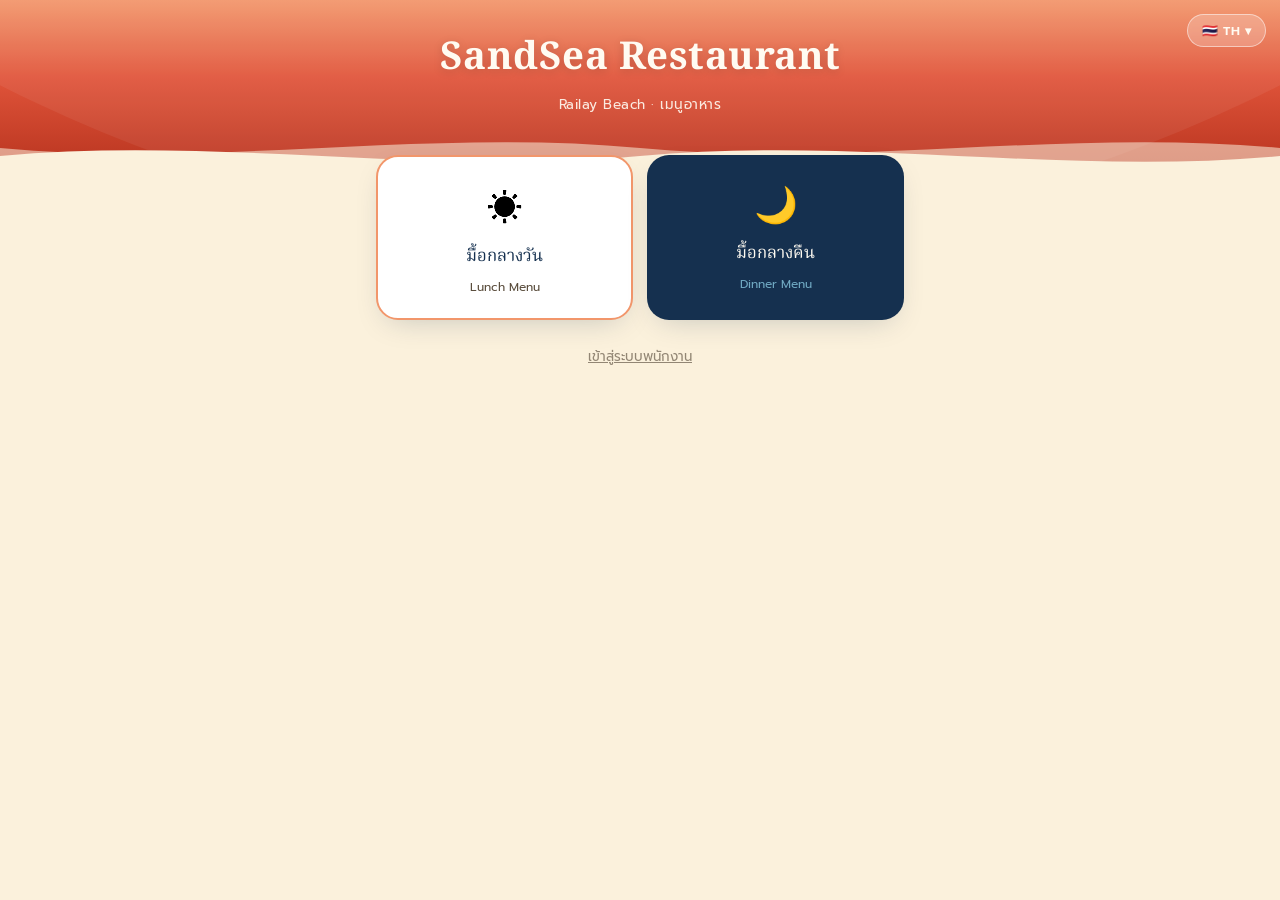
==== index.html @ 016e553d "Add files via upload" ====
<!DOCTYPE html>
<html lang="th">
<head>
<meta charset="UTF-8">
<meta name="viewport" content="width=device-width, initial-scale=1, maximum-scale=1, viewport-fit=cover">
<title>SandSea Restaurant — เมนูอาหาร</title>
<meta name="theme-color" content="#15304F">
<link rel="manifest" href="manifest.json">
<link rel="icon" href="icon-192.png">
<link rel="preconnect" href="https://fonts.googleapis.com">
<link href="https://fonts.googleapis.com/css2?family=Noto+Serif+Thai:wght@500;600;700&family=Prompt:wght@300;400;500;600&family=Noto+Sans+Thai:wght@400;500&family=Noto+Sans+SC:wght@400;500&display=swap" rel="stylesheet">
<link rel="stylesheet" href="style.css">
</head>
<body>
<div id="app">

  <!-- ===== SUNSET HEADER ===== -->
  <header class="sunset-band">
    <button class="lang-toggle" id="btn-lang-toggle" type="button">🇹🇭 TH ▾</button>
    <div class="brand-mark">
      <h1>SandSea Restaurant</h1>
      <div class="sub" id="header-sub" data-i18n="headerSub">Railay Beach · เมนูอาหาร</div>
    </div>
    <div class="wave-divider">
      <svg viewBox="0 0 600 48" preserveAspectRatio="none">
        <path d="M0,24 C100,44 200,4 300,24 C400,44 500,4 600,24 L600,48 L0,48 Z" fill="#FBF1DC" opacity="0.55"/>
        <path d="M0,32 C100,12 200,52 300,32 C400,12 500,52 600,32 L600,48 L0,48 Z" fill="#FBF1DC"/>
      </svg>
    </div>
  </header>

  <!-- ===== HOME: PERIOD CHOICE ===== -->
  <main id="screen-home" class="screen">
    <div class="choice-grid">
      <button class="choice-card lunch" data-period="lunch">
        <div class="icon">☀️</div>
        <div class="label" data-i18n="lunch">มื้อกลางวัน</div>
        <div class="time" data-i18n="lunchSub">Lunch Menu</div>
      </button>
      <button class="choice-card dinner" data-period="dinner">
        <div class="icon">🌙</div>
        <div class="label" data-i18n="dinner">มื้อกลางคืน</div>
        <div class="time" data-i18n="dinnerSub">Dinner Menu</div>
      </button>
    </div>
    <div class="staff-link">
      <button id="btn-staff-login" data-i18n="staffLogin">เข้าสู่ระบบพนักงาน</button>
    </div>
  </main>

  <!-- ===== MENU SCREEN ===== -->
  <main id="screen-menu" class="screen hidden">
    <div class="topbar">
      <button class="back-btn" id="btn-back-home">‹</button>
      <span class="crumb" id="menu-crumb">มื้อกลางวัน</span>
    </div>
    <div class="chip-row" id="category-chips"></div>
    <div class="menu-grid" id="menu-grid"></div>
  </main>

  <!-- ===== LIGHTBOX ===== -->
  <div class="lightbox" id="lightbox">
    <button class="close-btn" id="lightbox-close">✕</button>
    <img id="lightbox-img" src="" alt="">
    <div class="hint" data-i18n="zoomHint">ลากนิ้วเพื่อซูม / แตะนอกรูปเพื่อปิด</div>
  </div>

  <!-- ===== STAFF LOGIN ===== -->
  <main id="screen-login" class="screen hidden">
    <div class="login-box">
      <h2>เข้าสู่ระบบพนักงาน</h2>
      <p>SandSea Restaurant Staff Only</p>
      <div class="field">
        <label>รหัสผ่าน</label>
        <input type="password" id="admin-password" placeholder="••••••••">
      </div>
      <button class="btn block" id="btn-do-login">เข้าสู่ระบบ</button>
      <div style="margin-top:14px;">
        <button class="btn ghost" id="btn-cancel-login">← กลับ</button>
      </div>
    </div>
  </main>

  <!-- ===== ADMIN PANEL ===== -->
  <div id="screen-admin" class="hidden">
    <div class="admin-header">
      <h2>จัดการเมนู — SandSea</h2>
      <button class="btn secondary" id="btn-logout">ออกจากระบบ</button>
    </div>
    <div class="admin-tabs">
      <button class="tab-btn active" data-tab="list">รายการเมนู</button>
      <button class="tab-btn" data-tab="form">เพิ่ม/แก้ไข</button>
      <button class="tab-btn" data-tab="categories">หมวดหมู่</button>
    </div>
    <div class="admin-body">

      <!-- LIST -->
      <div id="tab-list" class="tab-pane">
        <div class="chip-row" id="admin-period-filter">
          <button class="chip active" data-period="all">ทั้งหมด</button>
          <button class="chip" data-period="lunch">กลางวัน</button>
          <button class="chip" data-period="dinner">กลางคืน</button>
        </div>
        <div class="card"><div id="admin-list"></div></div>
      </div>

      <!-- FORM -->
      <div id="tab-form" class="tab-pane hidden">
        <div class="card">
          <h3 id="form-title" style="font-family:var(--font-display);color:var(--sea-navy);margin-bottom:14px;">เพิ่มเมนูใหม่</h3>
          <input type="hidden" id="item-id">

          <!-- Image -->
          <div class="image-preview" id="image-preview">
            <img id="image-preview-img" src="" alt="" style="display:none;">
          </div>
          <div class="image-drop" id="image-drop">
            📷 แตะเพื่อเลือกรูป (ครอป 4:3 และบีบอัดอัตโนมัติ)
            <input type="file" id="image-input" accept="image/*" class="hidden">
          </div>

          <!-- Name — 4 languages -->
          <div class="lang-section-label">ชื่อเมนู</div>
          <div class="form-grid">
            <div class="field">
              <label>🇹🇭 ไทย *</label>
              <input type="text" id="item-name" placeholder="เช่น ผัดไทยกุ้งสด">
            </div>
            <div class="field">
              <label>🇬🇧 English</label>
              <input type="text" id="item-name-en" placeholder="e.g. Pad Thai with Prawns">
            </div>
            <div class="field">
              <label>🇨🇳 中文</label>
              <input type="text" id="item-name-zh" placeholder="例如：泰式炒河粉">
            </div>
            <div class="field">
              <label>🇷🇺 Русский</label>
              <input type="text" id="item-name-ru" placeholder="напр. Пад Тай с креветками">
            </div>
          </div>

          <!-- Price / Category / Period -->
          <div class="form-grid">
            <div class="field">
              <label>ราคา (บาท) *</label>
              <input type="number" id="item-price" placeholder="180" inputmode="decimal">
            </div>
            <div class="field">
              <label>หมวดหมู่ *</label>
              <select id="item-category">
                <option value="">— เลือกหมวดหมู่ —</option>
              </select>
            </div>
            <div class="field">
              <label>ช่วงเวลาขาย *</label>
              <select id="item-period">
                <option value="lunch">กลางวัน</option>
                <option value="dinner">กลางคืน</option>
                <option value="both">ทั้งสองช่วง</option>
              </select>
            </div>
          </div>

          <!-- Description — 4 languages -->
          <div class="lang-section-label">รายละเอียด / Description</div>
          <div class="form-grid">
            <div class="field">
              <label>🇹🇭 ไทย</label>
              <textarea id="item-desc" placeholder="ส่วนผสม / จุดเด่น"></textarea>
            </div>
            <div class="field">
              <label>🇬🇧 English</label>
              <textarea id="item-desc-en" placeholder="Ingredients / highlights"></textarea>
            </div>
            <div class="field">
              <label>🇨🇳 中文</label>
              <textarea id="item-desc-zh" placeholder="食材 / 特色"></textarea>
            </div>
            <div class="field">
              <label>🇷🇺 Русский</label>
              <textarea id="item-desc-ru" placeholder="Ингредиенты / особенности"></textarea>
            </div>
          </div>

          <div style="display:flex;gap:10px;margin-top:10px;">
            <button class="btn block" id="btn-save-item">บันทึกเมนู</button>
            <button class="btn secondary" id="btn-reset-form">ล้างฟอร์ม</button>
          </div>
        </div>
      </div>

      <!-- CATEGORIES -->
      <div id="tab-categories" class="tab-pane hidden">
        <div class="card">
          <h3 style="font-family:var(--font-display);color:var(--sea-navy);margin-bottom:10px;">หมวดหมู่เมนู</h3>
          <div class="category-tag-list" id="category-tag-list"></div>
          <div class="lang-section-label" style="margin-top:14px;">เพิ่มหมวดหมู่ใหม่</div>
          <div class="form-grid">
            <div class="field">
              <label>🇹🇭 ไทย *</label>
              <input type="text" id="new-cat-th" placeholder="เช่น ของหวาน">
            </div>
            <div class="field">
              <label>🇬🇧 English</label>
              <input type="text" id="new-cat-en" placeholder="e.g. Desserts">
            </div>
            <div class="field">
              <label>🇨🇳 中文</label>
              <input type="text" id="new-cat-zh" placeholder="例如：甜点">
            </div>
            <div class="field">
              <label>🇷🇺 Русский</label>
              <input type="text" id="new-cat-ru" placeholder="напр. Десерты">
            </div>
          </div>
          <button class="btn" id="btn-add-category" style="margin-top:6px;">เพิ่มหมวดหมู่</button>
        </div>
      </div>

    </div>
  </div>

  <!-- ===== LOADING + TOAST ===== -->
  <div class="loading-overlay hidden" id="loading-overlay">
    <div class="spinner"></div>
    <div id="loading-text" style="color:var(--ink-soft);font-size:.85rem;">กำลังโหลด...</div>
  </div>
  <div class="toast" id="toast"></div>

</div>
<script src="app.js"></script>
</body>
</html>
---- style.css ----
/* ===========================================================
   SandSea Restaurant — Design Tokens
   Palette derived from logo (coral-red sun arc + navy waves)
   blended with a Railay Beach sunset-over-sea mood.
=========================================================== */
:root{
  --sand-pale:   #FBF1DC;
  --sand:        #F2DFB4;
  --sand-deep:   #DEC58A;
  --sunset:      #E0543A;
  --sunset-deep: #B8341F;
  --sunset-glow: #F2966B;
  --sea-navy:    #15304F;
  --sea-blue:    #2C6E92;
  --sea-light:   #6FA8C2;
  --cream:       #FFFBF2;
  --ink:         #2A2117;
  --ink-soft:    #5B4E3E;
  --gold:        #C99A3B;
  --white:       #ffffff;

  --radius-lg: 22px;
  --radius-md: 14px;
  --radius-sm: 8px;
  --shadow-soft: 0 10px 30px -12px rgba(21,48,79,.25);
  --shadow-pop:  0 18px 40px -14px rgba(184,52,31,.35);

  --font-display: 'Noto Serif Thai', 'Playfair Display', 'Noto Sans SC', serif;
  --font-body: 'Prompt', 'Noto Sans Thai', 'Noto Sans SC', 'Noto Sans', sans-serif;
}

*{box-sizing:border-box; margin:0; padding:0;}
html{scroll-behavior:smooth;}
body{
  font-family: var(--font-body);
  background: var(--sand-pale);
  color: var(--ink);
  min-height:100vh;
  -webkit-font-smoothing:antialiased;
  overflow-x:hidden;
}
button{font-family:inherit; cursor:pointer; border:none; background:none;}
img{display:block; max-width:100%;}
a{color:inherit; text-decoration:none;}
:focus-visible{outline:3px solid var(--gold); outline-offset:2px;}

#app{min-height:100vh; display:flex; flex-direction:column;}

/* ---------- Sunset header band (signature element) ---------- */
.sunset-band{
  position:relative;
  background: linear-gradient(180deg, var(--sunset-glow) 0%, var(--sunset) 45%, var(--sunset-deep) 100%);
  padding: 28px 18px 56px;
  overflow:hidden;
  text-align:center;
  color:var(--cream);
}
.sunset-band::before{
  content:"";
  position:absolute; left:50%; bottom:-40%;
  width:220%; aspect-ratio:1/1;
  background: var(--cream);
  opacity:.06;
  border-radius:50%;
  transform:translateX(-50%);
}
.sunset-band .brand-mark{
  position:relative; z-index:2;
}
.sunset-band h1{
  font-family:var(--font-display);
  font-size:clamp(1.6rem, 6vw, 2.4rem);
  letter-spacing:.5px;
  text-shadow:0 2px 10px rgba(0,0,0,.15);
}
.sunset-band .sub{
  font-size:.85rem;
  opacity:.9;
  margin-top:4px;
  letter-spacing:.5px;
}
.wave-divider{
  position:absolute; left:0; right:0; bottom:-1px;
  line-height:0;
}
.wave-divider svg{display:block; width:100%; height:48px;}
.lang-toggle{
  position:absolute; top:14px; right:14px; z-index:4;
  background:rgba(255,255,255,.22); color:var(--cream);
  border:1.5px solid rgba(255,255,255,.5);
  padding:6px 14px; border-radius:999px; font-size:.78rem; font-weight:600;
  letter-spacing:.5px; backdrop-filter:blur(2px);
  display:flex; align-items:center; gap:6px;
}
.lang-toggle #lang-flag{font-size:1rem; line-height:1;}
.lang-toggle:active{transform:scale(.95);}

/* ---------- generic page container ---------- */
.screen{
  flex:1;
  width:100%;
  max-width:560px;
  margin:0 auto;
  padding: 18px 16px 90px;
  animation: fadeIn .35s ease;
}
@keyframes fadeIn{from{opacity:0; transform:translateY(6px);} to{opacity:1; transform:none;}}

.section-title{
  font-family:var(--font-display);
  color:var(--sea-navy);
  font-size:1.15rem;
  margin: 18px 4px 10px;
}

/* ---------- big choice cards (lunch/dinner) ---------- */
.choice-grid{
  display:grid;
  grid-template-columns: 1fr 1fr;
  gap:14px;
  margin-top: -34px;
  position:relative;
  z-index:3;
}
.choice-card{
  background:var(--white);
  border-radius:var(--radius-lg);
  padding:22px 12px;
  text-align:center;
  box-shadow:var(--shadow-soft);
  display:flex; flex-direction:column; align-items:center; gap:8px;
  border: 2px solid transparent;
  transition: transform .15s ease, border-color .15s ease;
}
.choice-card:active{transform:scale(.97);}
.choice-card .icon{font-size:2.2rem;}
.choice-card .label{font-family:var(--font-display); font-size:1.05rem; color:var(--sea-navy);}
.choice-card .time{font-size:.75rem; color:var(--ink-soft);}
.choice-card.lunch{border-color: var(--sunset-glow);}
.choice-card.dinner{background:var(--sea-navy); }
.choice-card.dinner .label{color:var(--cream);}
.choice-card.dinner .time{color:var(--sea-light);}

/* ---------- category chips ---------- */
.chip-row{
  display:flex; gap:8px; overflow-x:auto; padding: 4px 2px 14px;
  -webkit-overflow-scrolling:touch;
}
.chip-row::-webkit-scrollbar{display:none;}
.chip{
  flex:0 0 auto;
  background:var(--white);
  border:1.5px solid var(--sand-deep);
  color:var(--ink-soft);
  padding:8px 16px;
  border-radius:999px;
  font-size:.85rem;
  white-space:nowrap;
  transition:.15s;
}
.chip.active{
  background:var(--sunset);
  border-color:var(--sunset);
  color:var(--white);
  font-weight:600;
}

/* ---------- menu cards ---------- */
.menu-grid{
  display:flex; flex-direction:column; gap:16px;
}
.menu-card{
  background:var(--white);
  border-radius:var(--radius-lg);
  overflow:hidden;
  box-shadow:var(--shadow-soft);
  display:flex; flex-direction:column;
}
.menu-card .img-wrap{
  position:relative;
  width:100%;
  aspect-ratio: 4/3;
  background: var(--sand);
  overflow:hidden;
}
.menu-card .img-wrap img{width:100%; height:100%; object-fit:cover;}
.menu-card .zoom-hint{
  position:absolute; right:8px; bottom:8px;
  background:rgba(21,48,79,.6); color:var(--cream);
  font-size:.7rem; padding:4px 8px; border-radius:999px;
  backdrop-filter:blur(2px);
}
.menu-card .body{padding:14px 16px 16px;}
.menu-card .row1{display:flex; justify-content:space-between; align-items:baseline; gap:10px;}
.menu-card .name{font-family:var(--font-display); font-size:1.05rem; color:var(--sea-navy);}
.menu-card .price{font-weight:700; color:var(--sunset-deep); white-space:nowrap;}
.menu-card .desc{font-size:.82rem; color:var(--ink-soft); margin-top:6px; line-height:1.5;}

.empty-state{
  text-align:center; padding:50px 20px; color:var(--ink-soft);
}
.empty-state .icon{font-size:2.4rem; margin-bottom:8px;}

/* ---------- lightbox ---------- */
.lightbox{
  position:fixed; inset:0; background:rgba(21,20,16,.92);
  display:none; align-items:center; justify-content:center;
  z-index:200; touch-action:none;
}
.lightbox.open{display:flex;}
.lightbox img{
  max-width:92vw; max-height:80vh; border-radius:8px;
  transition: transform .15s ease;
  touch-action:none;
}
.lightbox .close-btn{
  position:absolute; top:18px; right:18px;
  width:40px; height:40px; border-radius:50%;
  background:rgba(255,255,255,.15); color:var(--white);
  font-size:1.2rem; display:flex; align-items:center; justify-content:center;
}
.lightbox .hint{
  position:absolute; bottom:24px; color:rgba(255,255,255,.6); font-size:.75rem;
}

/* ---------- back / top bar ---------- */
.topbar{
  display:flex; align-items:center; gap:10px;
  padding:14px 16px 0;
  max-width:560px; margin:0 auto; width:100%;
}
.back-btn{
  width:34px; height:34px; border-radius:50%;
  background:var(--white); box-shadow:var(--shadow-soft);
  display:flex; align-items:center; justify-content:center;
  color:var(--sea-navy); font-size:1.1rem;
}
.topbar .crumb{font-size:.85rem; color:var(--ink-soft);}

/* ---------- footer / staff login link ---------- */
.staff-link{
  text-align:center; padding: 26px 0 10px;
  font-size:.72rem; color:var(--ink-soft); opacity:.65;
}
.staff-link button{text-decoration:underline; color:inherit;}

/* ---------- admin login ---------- */
.login-box{
  max-width:360px; margin: 60px auto; background:var(--white);
  border-radius:var(--radius-lg); padding:28px 24px; box-shadow:var(--shadow-soft);
  text-align:center;
}
.login-box h2{font-family:var(--font-display); color:var(--sea-navy); margin-bottom:6px;}
.login-box p{font-size:.82rem; color:var(--ink-soft); margin-bottom:18px;}
.field{margin-bottom:14px; text-align:left;}
.field label{font-size:.78rem; color:var(--ink-soft); display:block; margin-bottom:4px;}
.field input, .field select, .field textarea{
  width:100%; padding:10px 12px; border-radius:var(--radius-sm);
  border:1.5px solid var(--sand-deep); font-family:inherit; font-size:.92rem;
  background:var(--sand-pale);
}
.field textarea{resize:vertical; min-height:70px;}
.btn{
  display:inline-flex; align-items:center; justify-content:center; gap:6px;
  padding:11px 20px; border-radius:999px; font-weight:600; font-size:.9rem;
  background:var(--sunset); color:var(--white); box-shadow:var(--shadow-pop);
  transition:transform .12s;
}
.btn:active{transform:scale(.97);}
.btn.secondary{background:var(--white); color:var(--sea-navy); border:1.5px solid var(--sand-deep); box-shadow:none;}
.btn.block{width:100%;}
.btn.danger{background:#a83232;}
.btn.ghost{background:transparent; color:var(--sea-navy); text-decoration:underline; box-shadow:none; padding:6px;}

/* ---------- admin shell ---------- */
.admin-header{
  background:var(--sea-navy); color:var(--cream);
  padding:16px; display:flex; justify-content:space-between; align-items:center;
}
.admin-header h2{font-family:var(--font-display); font-size:1.1rem;}
.admin-tabs{display:flex; gap:8px; padding:12px 16px; max-width:760px; margin:0 auto; width:100%;}
.admin-tabs button{
  padding:8px 16px; border-radius:999px; font-size:.85rem;
  background:var(--white); border:1.5px solid var(--sand-deep); color:var(--ink-soft);
}
.admin-tabs button.active{background:var(--sea-navy); color:var(--white); border-color:var(--sea-navy);}
.admin-body{max-width:760px; margin:0 auto; padding:0 16px 80px; width:100%;}

.card{background:var(--white); border-radius:var(--radius-md); padding:18px; box-shadow:var(--shadow-soft); margin-bottom:16px;}
.form-grid{display:grid; grid-template-columns:1fr 1fr; gap:0 14px;}
@media(max-width:480px){.form-grid{grid-template-columns:1fr;}}

.image-drop{
  border:2px dashed var(--sand-deep); border-radius:var(--radius-md);
  padding:18px; text-align:center; color:var(--ink-soft); font-size:.82rem;
  cursor:pointer; background:var(--sand-pale);
}
.image-preview{width:100%; aspect-ratio:4/3; border-radius:var(--radius-md); overflow:hidden; margin-bottom:10px; background:var(--sand);}
.image-preview img{width:100%; height:100%; object-fit:cover;}

.admin-list-row{
  display:flex; align-items:center; gap:12px; padding:10px 0;
  border-bottom:1px solid var(--sand);
}
.admin-list-row:last-child{border-bottom:none;}
.admin-list-row img{width:52px; height:52px; border-radius:10px; object-fit:cover; background:var(--sand);}
.admin-list-row .info{flex:1; min-width:0;}
.admin-list-row .info .nm{font-weight:600; color:var(--sea-navy); font-size:.92rem;}
.admin-list-row .info .meta{font-size:.74rem; color:var(--ink-soft);}
.admin-list-row .actions{display:flex; gap:6px;}
.icon-btn{width:32px; height:32px; border-radius:50%; background:var(--sand-pale); display:flex; align-items:center; justify-content:center; font-size:.95rem;}

.category-tag-list{display:flex; flex-wrap:wrap; gap:8px; margin:10px 0;}
.category-tag-list .tag{background:var(--sand-pale); border:1px solid var(--sand-deep); padding:5px 12px; border-radius:999px; font-size:.78rem; display:flex; align-items:center; gap:6px;}
.category-tag-list .tag button{color:var(--sunset-deep);}

.lang-section-label{
  font-size:.72rem; font-weight:600; letter-spacing:.8px; text-transform:uppercase;
  color:var(--ink-soft); margin: 16px 0 6px;
}

.toast{
  position:fixed; left:50%; bottom:24px; transform:translateX(-50%);
  background:var(--sea-navy); color:var(--cream); padding:10px 20px;
  border-radius:999px; font-size:.85rem; box-shadow:var(--shadow-soft);
  z-index:300; opacity:0; pointer-events:none; transition:.25s;
}
.toast.show{opacity:1; transform:translateX(-50%) translateY(-4px);}

.loading-overlay{
  position:fixed; inset:0; background:rgba(251,241,220,.9);
  display:flex; align-items:center; justify-content:center; flex-direction:column; gap:12px;
  z-index:400;
}
.spinner{
  width:38px; height:38px; border-radius:50%;
  border:4px solid var(--sand-deep); border-top-color:var(--sunset);
  animation:spin 1s linear infinite;
}
@keyframes spin{to{transform:rotate(360deg);}}
.hidden{display:none !important;}
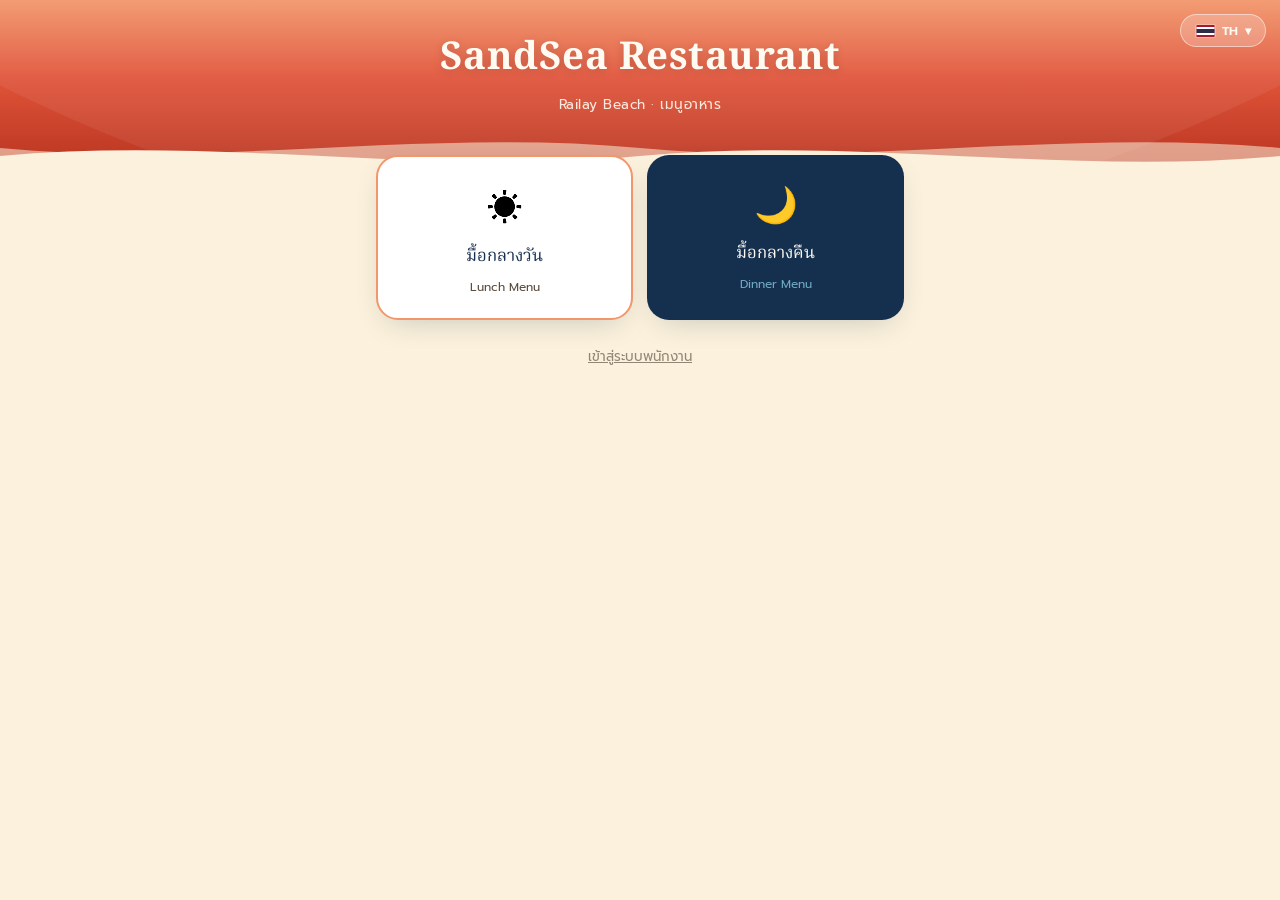
==== commit 08d8e6d1: "Add files via upload" ====
--- a/index.html
+++ b/index.html
@@ -10,13 +10,22 @@
 <link rel="preconnect" href="https://fonts.googleapis.com">
 <link href="https://fonts.googleapis.com/css2?family=Noto+Serif+Thai:wght@500;600;700&family=Prompt:wght@300;400;500;600&family=Noto+Sans+Thai:wght@400;500&family=Noto+Sans+SC:wght@400;500&display=swap" rel="stylesheet">
 <link rel="stylesheet" href="style.css">
+<link rel="stylesheet" href="pos.css">
 </head>
 <body>
 <div id="app">
 
   <!-- ===== SUNSET HEADER ===== -->
   <header class="sunset-band">
-    <button class="lang-toggle" id="btn-lang-toggle" type="button">🇹🇭 TH ▾</button>
+    <button class="lang-toggle" id="btn-lang-toggle" type="button" aria-haspopup="true" aria-expanded="false">
+      <svg id="lang-flag-svg" class="flag-icon" viewBox="0 0 21 14" xmlns="http://www.w3.org/2000/svg" aria-hidden="true">
+        <rect width="21" height="14" fill="#A51931"/>
+        <rect y="2.33" width="21" height="9.34" fill="#fff"/>
+        <rect y="4.67" width="21" height="4.66" fill="#2D2A4A"/>
+      </svg>
+      <span id="lang-code">TH</span>
+      <span class="lang-arrow" aria-hidden="true">▾</span>
+    </button>
     <div class="brand-mark">
       <h1>SandSea Restaurant</h1>
       <div class="sub" id="header-sub" data-i18n="headerSub">Railay Beach · เมนูอาหาร</div>
@@ -85,7 +94,7 @@
   <div id="screen-admin" class="hidden">
     <div class="admin-header">
       <h2>จัดการเมนู — SandSea</h2>
-      <button class="btn secondary" id="btn-logout">ออกจากระบบ</button>
+      <div class="hdr-btns"><button class="btn secondary" id="btn-admin-back">← กลับ</button><button class="btn secondary" id="btn-logout">ออกจากระบบ</button></div>
     </div>
     <div class="admin-tabs">
       <button class="tab-btn active" data-tab="list">รายการเมนู</button>
@@ -214,10 +223,132 @@
               <input type="text" id="new-cat-ru" placeholder="напр. Десерты">
             </div>
           </div>
+          <div class="field" style="margin-top:6px;">
+            <label>ประเภท (ใช้เลือกเครื่องพิมพ์)</label>
+            <select id="new-cat-station">
+              <option value="food">🍳 อาหาร → เครื่องพิมพ์ครัว</option>
+              <option value="drink">🥤 เครื่องดื่ม → เครื่องพิมพ์บาร์</option>
+            </select>
+          </div>
+          <div class="hint-line">แตะไอคอน 🍳/🥤 หน้าหมวดหมู่ด้านบนเพื่อสลับประเภทของหมวดเดิม</div>
           <button class="btn" id="btn-add-category" style="margin-top:6px;">เพิ่มหมวดหมู่</button>
         </div>
       </div>
 
+    </div>
+  </div>
+
+
+  <!-- ===== STAFF HOME (หลังใส่รหัสผ่าน) ===== -->
+  <main id="screen-staff" class="screen hidden">
+    <div class="login-box" style="max-width:420px; margin:30px auto;">
+      <h2>เมนูพนักงาน</h2>
+      <p>เลือกงานที่ต้องการทำ</p>
+      <button class="btn block big" id="btn-go-pos">🧾 รับออเดอร์ / เปิดโต๊ะ</button>
+      <button class="btn block big secondary" id="btn-go-admin">🍽️ จัดการเมนู</button>
+      <button class="btn block secondary" id="btn-go-qr">🔳 ตั้งค่ารูป QR ชำระเงิน</button>
+      <input type="file" id="qr-input" accept="image/*" class="hidden">
+      <div style="margin-top:14px;"><button class="btn ghost" id="btn-staff-logout">ออกจากระบบ</button></div>
+    </div>
+  </main>
+
+  <!-- ===== POS: รับออเดอร์ ===== -->
+  <main id="screen-pos" class="screen hidden">
+
+    <!-- 1) โต๊ะ -->
+    <div id="pos-tables">
+      <div class="pos-head">
+        <button class="back-btn" id="btn-pos-back">‹</button>
+        <h3>รับออเดอร์</h3>
+        <button class="btn secondary" id="btn-refresh-tables" style="padding:7px 14px;">↻ รีเฟรช</button>
+      </div>
+      <div class="pos-section">
+        <h4>เปิดโต๊ะใหม่</h4>
+        <div class="field"><label>ชื่อพนักงานรับออเดอร์ *</label>
+          <input type="text" id="pos-staff" placeholder="เช่น แอน"></div>
+        <div class="field"><label>เบอร์โต๊ะ *</label>
+          <input type="text" id="pos-table-no" placeholder="เช่น 5 หรือ A3" inputmode="text"></div>
+        <button class="btn block" id="btn-open-table">เปิดโต๊ะ / เริ่มสั่งอาหาร</button>
+      </div>
+      <div class="pos-section">
+        <h4>โต๊ะที่เปิดอยู่ (แตะเพื่อสั่งเพิ่ม / เช็คบิล)</h4>
+        <div class="table-grid" id="pos-open-tables"></div>
+      </div>
+    </div>
+
+    <!-- 2) เลือกเมนู -->
+    <div id="pos-order" class="hidden">
+      <div class="pos-head">
+        <button class="back-btn" id="btn-order-back">‹</button>
+        <h3 id="pos-order-title">โต๊ะ</h3>
+      </div>
+      <div class="search-box"><input type="search" id="pos-search" placeholder="🔍 ค้นหาชื่อเมนู"></div>
+      <div class="chip-row" id="pos-period-chips"></div>
+      <div class="chip-row" id="pos-cat-chips"></div>
+      <div id="pos-cart" class="pos-cart hidden"></div>
+      <div class="pos-menu" id="pos-menu"></div>
+      <div class="cartbar">
+        <div class="info">รายการที่เลือก <span id="pos-cart-count">0</span> ชิ้น<b id="pos-cart-total">฿0</b></div>
+        <button class="btn" id="btn-review-order" disabled>ตรวจสอบออเดอร์</button>
+      </div>
+    </div>
+
+    <!-- 3) รายละเอียดโต๊ะ -->
+    <div id="pos-detail" class="hidden">
+      <div class="pos-head">
+        <button class="back-btn" id="btn-detail-back">‹</button>
+        <h3 id="pos-detail-title">โต๊ะ</h3>
+      </div>
+      <div class="pos-section" id="pos-detail-body"></div>
+      <div style="display:flex; gap:10px;">
+        <button class="btn block secondary" id="btn-add-more">＋ สั่งเพิ่ม</button>
+        <button class="btn block" id="btn-checkout">💰 เช็คบิล</button>
+      </div>
+    </div>
+  </main>
+
+  <!-- ===== MODAL: ยืนยันออเดอร์ ===== -->
+  <div class="modal hidden" id="pos-confirm">
+    <div class="sheet">
+      <h3>ยืนยันการรับออเดอร์</h3>
+      <div id="pos-confirm-body"></div>
+      <div class="actions">
+        <button class="btn secondary" id="btn-confirm-cancel">กลับไปแก้ไข</button>
+        <button class="btn" id="btn-confirm-ok">✔ ยืนยันรับออเดอร์</button>
+      </div>
+    </div>
+  </div>
+
+  <!-- ===== MODAL: เช็คบิล ===== -->
+  <div class="modal hidden" id="pos-checkout">
+    <div class="sheet">
+      <h3>เช็คบิล · <span id="co-table"></span></h3>
+      <div class="co-lines">
+        <div><span>ยอดรวม</span><span id="co-sub">฿0</span></div>
+        <div><span>ส่วนลด</span><span id="co-disc">฿0</span></div>
+        <div class="big"><span>ยอดสุทธิ</span><span id="co-total">฿0</span></div>
+      </div>
+      <div class="lang-section-label" style="margin-top:12px;">ส่วนลด (%)</div>
+      <div class="chip-row" id="co-quick" style="padding-bottom:4px;">
+        <button class="chip" data-pct="0">ไม่มี</button>
+        <button class="chip" data-pct="5">5%</button>
+        <button class="chip" data-pct="10">10%</button>
+        <button class="chip" data-pct="15">15%</button>
+        <button class="chip" data-pct="20">20%</button>
+      </div>
+      <div class="disc-row"><input type="number" id="pos-discount" min="0" max="100" step="any" inputmode="decimal" placeholder="อื่นๆ"> <span>%</span></div>
+      <div class="lang-section-label">วิธีชำระเงิน</div>
+      <div class="pay-grid" id="co-methods">
+        <button class="pay-btn" data-m="cash">เงินสด 💵</button>
+        <button class="pay-btn" data-m="credit">เครดิต 💳</button>
+        <button class="pay-btn" data-m="room">ลงห้อง 🏨</button>
+        <button class="pay-btn" data-m="qr">QR 📱</button>
+      </div>
+      <div id="co-qr" class="hidden"></div>
+      <div class="actions">
+        <button class="btn secondary" id="btn-pay-cancel">ยกเลิก</button>
+        <button class="btn" id="btn-pay-ok" disabled>✔ ยืนยันรับชำระ & พิมพ์บิล</button>
+      </div>
     </div>
   </div>
 
@@ -229,6 +360,149 @@
   <div class="toast" id="toast"></div>
 
 </div>
+
+<!-- ===== LANGUAGE DROPDOWN =====
+     วางนอก #app เพื่อหลีกเลี่ยง overflow:hidden ของ .sunset-band
+     JS จะ append ไปที่ document.body และใช้ position:fixed -->
+<div id="lang-dropdown" class="hidden" role="menu" aria-label="เลือกภาษา / Select Language">
+
+  <button class="lang-option" data-lang="th" data-code="TH" role="menuitem">
+    <svg class="flag-icon" viewBox="0 0 21 14" xmlns="http://www.w3.org/2000/svg" aria-hidden="true">
+      <rect width="21" height="14" fill="#A51931"/>
+      <rect y="2.33" width="21" height="9.34" fill="#fff"/>
+      <rect y="4.67" width="21" height="4.66" fill="#2D2A4A"/>
+    </svg>
+    <span class="lang-name">ภาษาไทย</span>
+  </button>
+
+  <button class="lang-option" data-lang="en" data-code="EN" role="menuitem">
+    <svg class="flag-icon" viewBox="0 0 21 14" xmlns="http://www.w3.org/2000/svg" aria-hidden="true">
+      <rect width="21" height="14" fill="#012169"/>
+      <path d="M0,0 L21,14 M21,0 L0,14" stroke="#fff" stroke-width="2.8"/>
+      <path d="M0,0 L21,14 M21,0 L0,14" stroke="#C8102E" stroke-width="1.6"/>
+      <rect x="8.5" width="4" height="14" fill="#fff"/>
+      <rect y="5" width="21" height="4" fill="#fff"/>
+      <rect x="9.5" width="2" height="14" fill="#C8102E"/>
+      <rect y="6" width="21" height="2" fill="#C8102E"/>
+    </svg>
+    <span class="lang-name">English</span>
+  </button>
+
+  <button class="lang-option" data-lang="zh" data-code="ZH" role="menuitem">
+    <svg class="flag-icon" viewBox="0 0 21 14" xmlns="http://www.w3.org/2000/svg" aria-hidden="true">
+      <rect width="21" height="14" fill="#DE2910"/>
+      <polygon points="3.5,1.5 4.3,3.9 6.9,3.9 4.8,5.4 5.6,7.8 3.5,6.3 1.4,7.8 2.2,5.4 0.1,3.9 2.7,3.9" fill="#FFDE00"/>
+      <polygon points="7,0.8 7.4,2 8.6,2 7.7,2.7 8,3.9 7,3.2 6,3.9 6.3,2.7 5.4,2 6.6,2" fill="#FFDE00"/>
+      <polygon points="9,2.3 9.4,3.5 10.6,3.5 9.7,4.2 10,5.4 9,4.7 8,5.4 8.3,4.2 7.4,3.5 8.6,3.5" fill="#FFDE00"/>
+      <polygon points="9.7,5 10.1,6.2 11.3,6.2 10.4,6.9 10.7,8.1 9.7,7.4 8.7,8.1 9,6.9 8.1,6.2 9.3,6.2" fill="#FFDE00"/>
+      <polygon points="7.5,7.2 7.9,8.4 9.1,8.4 8.2,9.1 8.5,10.3 7.5,9.6 6.5,10.3 6.8,9.1 5.9,8.4 7.1,8.4" fill="#FFDE00"/>
+    </svg>
+    <span class="lang-name">中文</span>
+  </button>
+
+  <button class="lang-option" data-lang="ru" data-code="RU" role="menuitem">
+    <svg class="flag-icon" viewBox="0 0 21 14" xmlns="http://www.w3.org/2000/svg" aria-hidden="true">
+      <rect width="21" height="4.67" fill="#fff"/>
+      <rect y="4.67" width="21" height="4.67" fill="#0039A6"/>
+      <rect y="9.34" width="21" height="4.66" fill="#D52B1E"/>
+    </svg>
+    <span class="lang-name">Русский</span>
+  </button>
+
+</div>
+
+<script>
+/* ─────────────────────────────────────────────────────────
+   Lang-toggle fix  (ทำงานหลัง app.js ก็ได้ เพราะใช้ DOMContentLoaded)
+   ปัญหา 1 : dropdown ถูกตัดโดย overflow:hidden ของ .sunset-band
+   แก้ไข   : ย้าย #lang-dropdown ไปอยู่ที่ document.body ใช้ position:fixed
+   ปัญหา 2 : emoji flag ไม่แสดงผลบน Windows
+   แก้ไข   : ใช้ SVG inline แทน
+───────────────────────────────────────────────────────── */
+(function () {
+  'use strict';
+
+  function initLangToggle() {
+    var btn      = document.getElementById('btn-lang-toggle');
+    var dropdown = document.getElementById('lang-dropdown');
+    if (!btn || !dropdown) return;
+
+    /* ย้าย dropdown ออกจาก #app ไปที่ body
+       เพื่อไม่โดน overflow:hidden ตัด */
+    document.body.appendChild(dropdown);
+
+    function openMenu() {
+      var r = btn.getBoundingClientRect();
+      dropdown.style.top   = (r.bottom + 6) + 'px';
+      dropdown.style.right = Math.max(window.innerWidth - r.right, 8) + 'px';
+      dropdown.style.left  = 'auto';
+      dropdown.classList.remove('hidden');
+      btn.setAttribute('aria-expanded', 'true');
+    }
+
+    function closeMenu() {
+      dropdown.classList.add('hidden');
+      btn.setAttribute('aria-expanded', 'false');
+    }
+
+    btn.addEventListener('click', function (e) {
+      e.stopPropagation();
+      dropdown.classList.contains('hidden') ? openMenu() : closeMenu();
+    });
+
+    /* คลิกนอก dropdown → ปิด */
+    document.addEventListener('click', closeMenu);
+    dropdown.addEventListener('click', function (e) { e.stopPropagation(); });
+
+    /* กด Escape → ปิด */
+    document.addEventListener('keydown', function (e) {
+      if (e.key === 'Escape') closeMenu();
+    });
+
+    /* เมื่อผู้ใช้เลือกภาษา */
+    dropdown.querySelectorAll('.lang-option').forEach(function (opt) {
+      opt.addEventListener('click', function () {
+        var lang = this.dataset.lang;
+        var code = this.dataset.code;
+
+        /* อัปเดตตัวอักษรและธงในปุ่ม */
+        var lc = document.getElementById('lang-code');
+        if (lc) lc.textContent = code;
+        var srcSvg = this.querySelector('svg');
+        var dstSvg = document.getElementById('lang-flag-svg');
+        if (srcSvg && dstSvg) {
+          dstSvg.innerHTML = srcSvg.innerHTML;
+        }
+
+        /* ไฮไลท์ตัวเลือกที่เลือก */
+        dropdown.querySelectorAll('.lang-option').forEach(function (o) {
+          o.classList.remove('active');
+        });
+        this.classList.add('active');
+
+        closeMenu();
+
+        /* ส่ง event ให้ app.js รับต่อ (สลับภาษาของเนื้อหาเมนู) */
+        document.dispatchEvent(
+          new CustomEvent('langChange', { detail: { lang: lang } })
+        );
+        /* fallback: ถ้า app.js export ฟังก์ชัน setLang ออกมา */
+        if (typeof window.setLang === 'function') window.setLang(lang);
+      });
+    });
+  }
+
+  /* รอ DOM พร้อมก่อน */
+  if (document.readyState === 'loading') {
+    document.addEventListener('DOMContentLoaded', initLangToggle);
+  } else {
+    initLangToggle();
+  }
+})();
+</script>
+
+
 <script src="app.js"></script>
+<script src="pos.js"></script>
 </body>
 </html>
--- a/style.css
+++ b/style.css
@@ -92,7 +92,59 @@
   letter-spacing:.5px; backdrop-filter:blur(2px);
   display:flex; align-items:center; gap:6px;
 }
+
+/* จอมือถือแคบ: ดันปุ่มเลือกภาษาให้เล็กลงนิดหน่อย และดันชื่อร้านลงมา
+   ไม่ให้ตัวหนังสือไปทับกับปุ่ม */
+@media(max-width:480px){
+  .sunset-band{padding-top:58px;}
+  .lang-toggle{top:12px; right:12px; padding:5px 11px; font-size:.72rem;}
+}
 .lang-toggle #lang-flag{font-size:1rem; line-height:1;}
+
+/* --------- SVG Flag icon (ใช้แทน emoji flag ที่ Windows ไม่รองรับ) --------- */
+.flag-icon{
+  width: 21px;
+  height: 14px;
+  border-radius: 2px;
+  flex-shrink: 0;
+  overflow: hidden;
+  display: block;
+}
+.lang-toggle .flag-icon{
+  border: 1px solid rgba(255,255,255,.25);
+}
+
+/* --------- Language dropdown (body-level, position:fixed) --------- */
+#lang-dropdown{
+  position: fixed;
+  z-index: 9999;
+  background: var(--white);
+  border-radius: var(--radius-md);
+  box-shadow: 0 8px 32px -8px rgba(21,48,79,.3), 0 2px 8px rgba(0,0,0,.1);
+  overflow: hidden;
+  min-width: 156px;
+  border: 1px solid var(--sand);
+}
+#lang-dropdown .lang-option{
+  display: flex;
+  align-items: center;
+  gap: 10px;
+  width: 100%;
+  padding: 11px 16px;
+  font-size: .85rem;
+  color: var(--ink);
+  text-align: left;
+  border-bottom: 1px solid var(--sand);
+  transition: background .1s;
+}
+#lang-dropdown .lang-option:last-child{ border-bottom: none; }
+#lang-dropdown .lang-option:hover{ background: var(--sand-pale); }
+#lang-dropdown .lang-option.active{
+  background: var(--sand-pale);
+  color: var(--sunset-deep);
+  font-weight: 600;
+}
+#lang-dropdown .lang-name{ flex: 1; }
 .lang-toggle:active{transform:scale(.95);}
 
 /* ---------- generic page container ---------- */
@@ -140,6 +192,13 @@
 .choice-card.dinner{background:var(--sea-navy); }
 .choice-card.dinner .label{color:var(--cream);}
 .choice-card.dinner .time{color:var(--sea-light);}
+
+/* จอมือถือแคบ: เรียงปุ่มมื้อกลางวัน/กลางคืนแบบบนล่างแทนซ้ายขวา
+   ให้แต่ละปุ่มเต็มความกว้างจอ กดง่ายขึ้น */
+@media(max-width:480px){
+  .choice-grid{grid-template-columns:1fr;}
+  .choice-card{padding:24px 18px;}
+}
 
 /* ---------- category chips ---------- */
 .chip-row{
--- a/pos.css
+++ b/pos.css
@@ -0,0 +1,107 @@
+/* ===========================================================
+   SandSea — pos.css  (สไตล์ระบบรับออเดอร์)
+=========================================================== */
+.btn.big{padding:16px 20px; font-size:1rem; margin-bottom:12px;}
+.pos-head{display:flex; align-items:center; gap:10px; margin-bottom:12px;}
+.pos-head h3{font-family:var(--font-display); color:var(--sea-navy); font-size:1.05rem; flex:1;}
+.pos-head .back-btn{flex:0 0 auto;}
+.pos-section{background:var(--white); border-radius:var(--radius-md); padding:16px; box-shadow:var(--shadow-soft); margin-bottom:16px;}
+.pos-section h4{font-size:.8rem; color:var(--ink-soft); letter-spacing:.5px; margin-bottom:10px;}
+
+.table-grid{display:grid; grid-template-columns:repeat(3,1fr); gap:10px;}
+.table-btn{
+  background:var(--sea-navy); color:var(--cream); border-radius:var(--radius-md);
+  padding:12px 6px; display:flex; flex-direction:column; align-items:center; gap:2px;
+  box-shadow:var(--shadow-soft);
+}
+.table-btn:active{transform:scale(.97);}
+.table-btn .tno{font-family:var(--font-display); font-size:1.5rem; font-weight:700;}
+.table-btn .tsum{font-size:.85rem; color:var(--sand);}
+.table-btn .tmeta{font-size:.68rem; color:var(--sea-light); max-width:100%; overflow:hidden; text-overflow:ellipsis; white-space:nowrap;}
+
+.search-box{position:relative; margin-bottom:10px;}
+.search-box input{
+  width:100%; padding:11px 14px; border-radius:999px; border:1.5px solid var(--sand-deep);
+  font:inherit; font-size:.92rem; background:var(--white);
+}
+
+.pos-menu{display:flex; flex-direction:column; gap:6px;}
+.pos-row{
+  display:flex; align-items:center; gap:10px; text-align:left; width:100%;
+  background:var(--white); border-radius:var(--radius-md); padding:11px 12px;
+  box-shadow:0 2px 8px -4px rgba(21,48,79,.25);
+}
+.pos-row:active{background:var(--sand-pale);}
+.pos-name{flex:1; font-size:.92rem; color:var(--ink); display:flex; flex-direction:column; min-width:0;}
+.pos-sub{font-size:.72rem; color:var(--ink-soft);}
+.pos-price{font-weight:700; color:var(--sunset-deep); white-space:nowrap; font-size:.9rem;}
+.pos-add{
+  min-width:34px; height:34px; border-radius:50%; background:var(--sunset); color:var(--white);
+  display:flex; align-items:center; justify-content:center; font-weight:700; font-size:1.1rem; padding:0 6px;
+}
+
+.pos-cart{background:var(--white); border:2px solid var(--sunset-glow); border-radius:var(--radius-md); padding:12px; margin-bottom:14px;}
+.cart-title{font-size:.78rem; font-weight:600; color:var(--sunset-deep); margin-bottom:8px;}
+.cart-line{padding:8px 0; border-top:1px dashed var(--sand-deep);}
+.cart-line:first-of-type{border-top:none;}
+.cl-top{display:flex; justify-content:space-between; gap:10px; font-size:.92rem; font-weight:500;}
+.cl-bot{display:flex; gap:8px; align-items:center; margin-top:6px;}
+.qty{display:flex; align-items:center; gap:8px;}
+.qty button{width:30px; height:30px; border-radius:50%; background:var(--sand); color:var(--sea-navy); font-size:1.1rem; font-weight:700;}
+.qty b{min-width:20px; text-align:center;}
+.cl-note{flex:1; min-width:0; padding:7px 10px; border-radius:var(--radius-sm); border:1.5px solid var(--sand-deep); font:inherit; font-size:.8rem; background:var(--sand-pale);}
+
+.cartbar{
+  position:sticky; bottom:0; margin-top:14px; z-index:5;
+  background:var(--sea-navy); color:var(--cream); border-radius:var(--radius-lg);
+  padding:12px 14px; display:flex; align-items:center; gap:12px;
+  box-shadow:0 -6px 24px -10px rgba(21,48,79,.5);
+}
+.cartbar .info{flex:1; font-size:.82rem;}
+.cartbar .info b{display:block; font-size:1.05rem;}
+.cartbar .btn:disabled{opacity:.45; box-shadow:none;}
+
+.modal{
+  position:fixed; inset:0; background:rgba(21,20,16,.6); z-index:350;
+  display:flex; align-items:flex-end; justify-content:center;
+}
+.modal .sheet{
+  background:var(--cream); width:100%; max-width:560px; max-height:92vh; overflow-y:auto;
+  border-radius:var(--radius-lg) var(--radius-lg) 0 0; padding:20px 18px 24px;
+}
+.modal .sheet h3{font-family:var(--font-display); color:var(--sea-navy); margin-bottom:12px;}
+.modal .actions{display:flex; gap:10px; margin-top:16px;}
+.modal .actions .btn{flex:1;}
+.modal .actions .btn:disabled{opacity:.45; box-shadow:none;}
+
+.sum-meta{display:flex; justify-content:space-between; font-size:.88rem; padding:4px 0; color:var(--ink-soft);}
+.sum-meta b{color:var(--ink);}
+.sum-lines{background:var(--white); border-radius:var(--radius-md); padding:4px 12px; margin:8px 0;}
+.sum-line{display:flex; justify-content:space-between; gap:10px; padding:9px 0; border-bottom:1px solid var(--sand); font-size:.9rem;}
+.sum-line:last-child{border-bottom:none;}
+.sum-note{font-size:.76rem; color:var(--sunset-deep); margin-top:2px;}
+.sum-total{display:flex; justify-content:space-between; align-items:baseline; padding:10px 2px 0; font-size:.95rem;}
+.sum-total b{font-size:1.4rem; color:var(--sunset-deep);}
+.round-title{font-size:.75rem; font-weight:600; color:var(--sea-blue); margin-top:12px; letter-spacing:.5px;}
+
+.pay-grid{display:grid; grid-template-columns:1fr 1fr; gap:10px; margin:12px 0;}
+.pay-btn{
+  padding:14px 8px; border-radius:var(--radius-md); background:var(--white);
+  border:2px solid var(--sand-deep); font-size:.95rem; font-weight:500; color:var(--sea-navy);
+}
+.pay-btn.active{background:var(--sea-navy); color:var(--cream); border-color:var(--sea-navy);}
+.disc-row{display:flex; gap:8px; align-items:center; margin:6px 0 10px;}
+.disc-row input{
+  width:90px; padding:9px 10px; border-radius:var(--radius-sm);
+  border:1.5px solid var(--sand-deep); font:inherit; background:var(--white);
+}
+.co-lines{background:var(--white); border-radius:var(--radius-md); padding:10px 14px; margin-bottom:8px;}
+.co-lines div{display:flex; justify-content:space-between; padding:3px 0; font-size:.9rem;}
+.co-lines .big{font-size:1.25rem; font-weight:700; color:var(--sunset-deep); padding-top:8px; border-top:1px solid var(--sand); margin-top:4px;}
+#co-qr{text-align:center; margin:10px 0;}
+#co-qr img{max-width:260px; width:80%; margin:0 auto; border-radius:12px; background:#fff; padding:8px;}
+.qr-amt{margin-top:6px; font-weight:600; color:var(--sea-navy);}
+
+.admin-header .hdr-btns{display:flex; gap:8px;}
+.st-btn{font-size:.95rem; line-height:1;}
+.hint-line{font-size:.74rem; color:var(--ink-soft); margin:6px 0;}
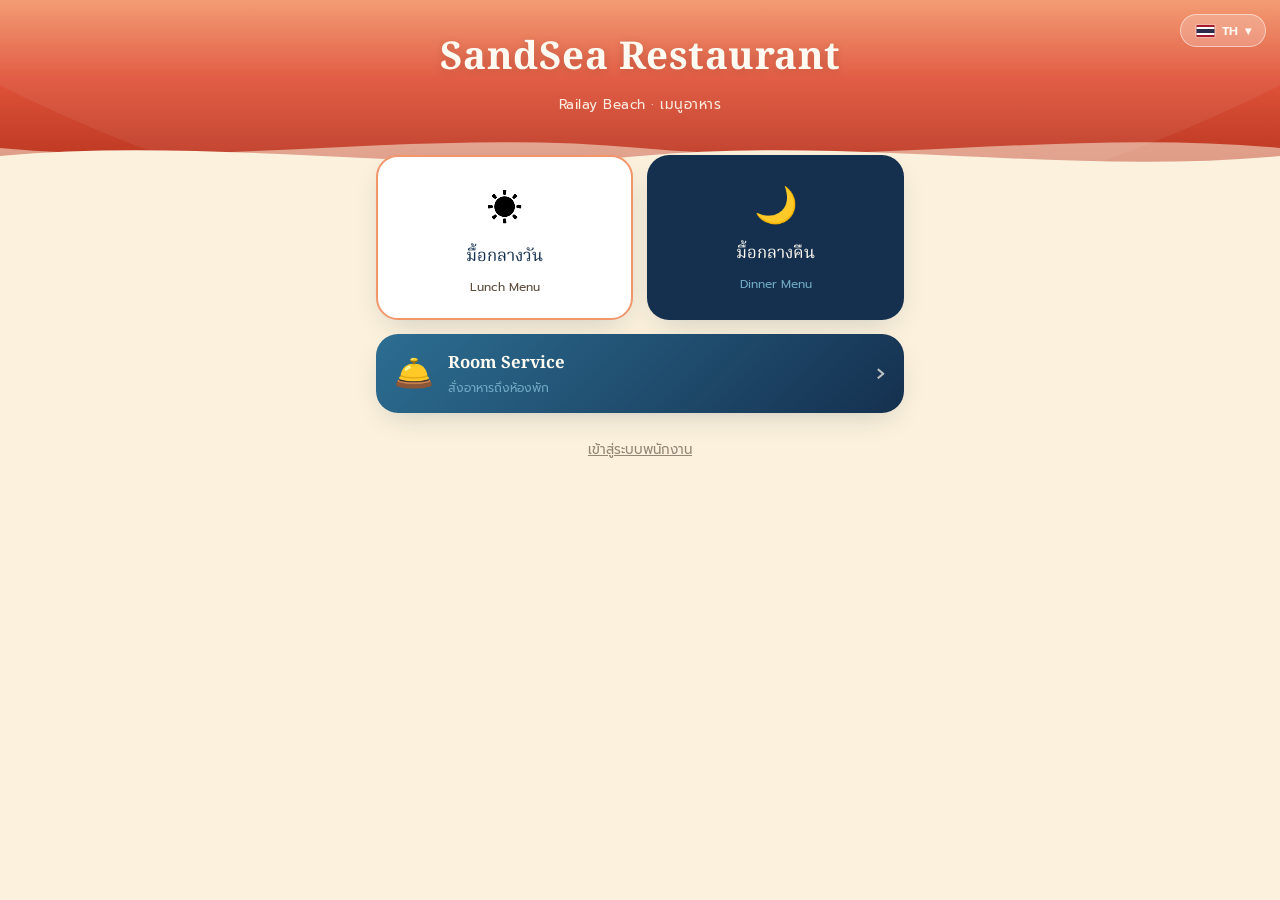
==== commit 427aba23: "Add files via upload" ====
--- a/index.html
+++ b/index.html
@@ -11,6 +11,7 @@
 <link href="https://fonts.googleapis.com/css2?family=Noto+Serif+Thai:wght@500;600;700&family=Prompt:wght@300;400;500;600&family=Noto+Sans+Thai:wght@400;500&family=Noto+Sans+SC:wght@400;500&display=swap" rel="stylesheet">
 <link rel="stylesheet" href="style.css">
 <link rel="stylesheet" href="pos.css">
+<link rel="stylesheet" href="rs.css">
 </head>
 <body>
 <div id="app">
@@ -52,6 +53,11 @@
         <div class="time" data-i18n="dinnerSub">Dinner Menu</div>
       </button>
     </div>
+    <button class="rs-home-card" id="btn-rs" type="button">
+      <span class="rs-ico">🛎️</span>
+      <span class="rs-txt"><b data-i18n="roomService">Room Service</b><small data-i18n="roomServiceSub">สั่งอาหารถึงห้องพัก</small></span>
+      <span class="rs-arrow">›</span>
+    </button>
     <div class="staff-link">
       <button id="btn-staff-login" data-i18n="staffLogin">เข้าสู่ระบบพนักงาน</button>
     </div>
@@ -171,6 +177,20 @@
             </div>
           </div>
 
+          <!-- Room Service -->
+          <div class="rs-admin-box">
+            <label class="switch-row">
+              <input type="checkbox" id="item-rs">
+              <span class="switch-ui"></span>
+              <span>🛎️ เปิดขายใน Room Service</span>
+            </label>
+            <div class="field hidden" id="rs-price-wrap">
+              <label>ราคา Room Service (บาท) *</label>
+              <input type="number" id="item-rs-price" placeholder="220" inputmode="decimal">
+              <div class="hint-line">ราคาส่งห้องพัก (ไม่ต้องเท่ากับราคาหน้าร้านด้านบน) — ลูกค้า Room Service จะเห็นเฉพาะราคานี้</div>
+            </div>
+          </div>
+
           <!-- Description — 4 languages -->
           <div class="lang-section-label">รายละเอียด / Description</div>
           <div class="form-grid">
@@ -244,7 +264,7 @@
     <div class="login-box" style="max-width:420px; margin:30px auto;">
       <h2>เมนูพนักงาน</h2>
       <p>เลือกงานที่ต้องการทำ</p>
-      <button class="btn block big" id="btn-go-pos">🧾 รับออเดอร์ / เปิดโต๊ะ</button>
+      <button class="btn block big" id="btn-go-pos">🧾 รับออเดอร์ / เปิดโต๊ะ <span class="rs-badge hidden" id="rs-badge">0</span></button>
       <button class="btn block big secondary" id="btn-go-admin">🍽️ จัดการเมนู</button>
       <button class="btn block secondary" id="btn-go-qr">🔳 ตั้งค่ารูป QR ชำระเงิน</button>
       <input type="file" id="qr-input" accept="image/*" class="hidden">
@@ -268,7 +288,16 @@
           <input type="text" id="pos-staff" placeholder="เช่น แอน"></div>
         <div class="field"><label>เบอร์โต๊ะ *</label>
           <input type="text" id="pos-table-no" placeholder="เช่น 5 หรือ A3" inputmode="text"></div>
+        <div class="field"><label>ลูกค้า *</label>
+          <div class="pay-grid" id="pos-cust" style="margin:0;">
+            <button type="button" class="pay-btn active" data-c="outside">🚶 ลูกค้านอก</button>
+            <button type="button" class="pay-btn" data-c="hotel">🏨 ลูกค้าโรงแรม</button>
+          </div>
+        </div>
+        <div class="field hidden" id="pos-room-wrap"><label>เลขห้อง *</label>
+          <input type="text" id="pos-room" placeholder="เช่น 305"></div>
         <button class="btn block" id="btn-open-table">เปิดโต๊ะ / เริ่มสั่งอาหาร</button>
+        <div id="pos-error" class="pos-error hidden"></div>
       </div>
       <div class="pos-section">
         <h4>โต๊ะที่เปิดอยู่ (แตะเพื่อสั่งเพิ่ม / เช็คบิล)</h4>
@@ -300,7 +329,12 @@
         <h3 id="pos-detail-title">โต๊ะ</h3>
       </div>
       <div class="pos-section" id="pos-detail-body"></div>
+      <div class="rs-actions hidden" id="rs-actions">
+        <button class="btn block secondary" id="btn-rs-reject">✖ ปฏิเสธ / ลูกค้ายกเลิก</button>
+        <button class="btn block" id="btn-rs-confirm">📞 โทรยืนยันแล้ว · พิมพ์ออเดอร์</button>
+      </div>
       <div style="display:flex; gap:10px;">
+        <button class="btn block secondary hidden" id="btn-cancel-table">ยกเลิกโต๊ะ</button>
         <button class="btn block secondary" id="btn-add-more">＋ สั่งเพิ่ม</button>
         <button class="btn block" id="btn-checkout">💰 เช็คบิล</button>
       </div>
@@ -348,6 +382,47 @@
       <div class="actions">
         <button class="btn secondary" id="btn-pay-cancel">ยกเลิก</button>
         <button class="btn" id="btn-pay-ok" disabled>✔ ยืนยันรับชำระ & พิมพ์บิล</button>
+      </div>
+    </div>
+  </div>
+
+  <!-- ===== ROOM SERVICE (หน้าลูกค้า) ===== -->
+  <main id="screen-rs" class="screen hidden">
+    <div id="rs-order">
+      <div class="topbar" style="padding:0 0 8px;">
+        <button class="back-btn" id="btn-rs-back">‹</button>
+        <span class="crumb" data-i18n="rsTitle">Room Service</span>
+      </div>
+      <div class="rs-note-line" data-i18n="rsNote">ราคา Room Service</div>
+      <div class="chip-row" id="rs-cat-chips"></div>
+      <div id="rs-cart" class="rs-cart hidden"></div>
+      <div class="rs-menu" id="rs-menu"></div>
+      <div class="rs-cartbar">
+        <div class="rs-bar-info"><span id="rs-cart-count">0</span> <span data-i18n="rsItemsCount">รายการ</span><b id="rs-cart-total">฿0</b></div>
+        <button class="btn" id="btn-rs-review" data-i18n="rsReview" disabled>ตรวจสอบคำสั่งซื้อ</button>
+      </div>
+    </div>
+    <div id="rs-done" class="rs-done hidden">
+      <div class="rs-done-ico">✅</div>
+      <h2 data-i18n="rsDoneTitle">ส่งคำสั่งเรียบร้อย</h2>
+      <p id="rs-done-msg"></p>
+      <button class="btn" id="btn-rs-home" data-i18n="rsHome">กลับหน้าหลัก</button>
+    </div>
+  </main>
+
+  <div class="rs-modal hidden" id="rs-confirm">
+    <div class="rs-sheet">
+      <h3 data-i18n="rsConfirmTitle">ยืนยันคำสั่งซื้อ</h3>
+      <div class="field"><label data-i18n="rsGuestName">ชื่อผู้สั่ง</label>
+        <input type="text" id="rs-name" maxlength="60" autocomplete="name"></div>
+      <div class="field"><label data-i18n="rsRoomNo">เบอร์ห้อง</label>
+        <input type="text" id="rs-room" maxlength="10" autocomplete="off"></div>
+      <div id="rs-confirm-body"></div>
+      <div class="field" style="margin-top:12px;"><label data-i18n="rsGeneralNote">หมายเหตุเพิ่มเติม</label>
+        <textarea id="rs-gnote" maxlength="200"></textarea></div>
+      <div class="rs-sheet-actions">
+        <button class="btn secondary" id="btn-rs-edit" data-i18n="rsEdit">กลับไปแก้ไข</button>
+        <button class="btn" id="btn-rs-submit" data-i18n="rsSubmit">✔ ยืนยันคำสั่ง</button>
       </div>
     </div>
   </div>
@@ -504,5 +579,6 @@
 
 <script src="app.js"></script>
 <script src="pos.js"></script>
+<script src="rs.js"></script>
 </body>
 </html>
--- a/rs.css
+++ b/rs.css
@@ -0,0 +1,156 @@
+/* ===========================================================
+   SandSea — rs.css  (Room Service)
+   ใช้ตัวแปรสีจาก style.css (--sunset, --sea-navy, --sand ...)
+=========================================================== */
+
+/* ---------- ปุ่ม Room Service หน้าแรก ---------- */
+.rs-home-card{
+  width:100%; margin-top:14px; position:relative; z-index:3;
+  display:flex; align-items:center; gap:14px; text-align:left;
+  background:linear-gradient(135deg, var(--sea-blue), var(--sea-navy));
+  color:var(--cream); border-radius:var(--radius-lg);
+  padding:16px 18px; box-shadow:var(--shadow-soft);
+  transition:transform .15s ease;
+}
+.rs-home-card:active{transform:scale(.98);}
+.rs-home-card .rs-ico{font-size:2rem; line-height:1;}
+.rs-home-card .rs-txt{flex:1; display:flex; flex-direction:column; gap:2px;}
+.rs-home-card .rs-txt b{font-family:var(--font-display); font-size:1.05rem;}
+.rs-home-card .rs-txt small{font-size:.76rem; color:var(--sea-light);}
+.rs-home-card .rs-arrow{font-size:1.6rem; opacity:.7;}
+
+/* ---------- หน้าลูกค้า ---------- */
+.rs-note-line{
+  font-size:.76rem; color:var(--ink-soft); background:var(--sand);
+  border-radius:var(--radius-sm); padding:8px 12px; margin:0 2px 10px; line-height:1.45;
+}
+.rs-menu{display:flex; flex-direction:column; gap:10px;}
+.rs-item{
+  display:flex; align-items:center; gap:12px;
+  background:var(--white); border-radius:var(--radius-md);
+  padding:10px; box-shadow:var(--shadow-soft);
+}
+.rs-thumb{
+  flex:0 0 72px; width:72px; height:72px; border-radius:12px; overflow:hidden;
+  background:var(--sand); display:flex; align-items:center; justify-content:center; font-size:1.6rem;
+}
+.rs-thumb[data-zoom]{cursor:zoom-in;}
+.rs-thumb img{width:100%; height:100%; object-fit:cover;}
+.rs-info{flex:1; min-width:0;}
+.rs-name{font-family:var(--font-display); font-size:.98rem; color:var(--sea-navy); line-height:1.3;}
+.rs-desc{
+  font-size:.76rem; color:var(--ink-soft); margin-top:2px; line-height:1.4;
+  display:-webkit-box; -webkit-line-clamp:2; -webkit-box-orient:vertical; overflow:hidden;
+}
+.rs-price{font-weight:700; color:var(--sunset-deep); margin-top:4px; font-size:.92rem;}
+.rs-ctrl{display:flex; align-items:center; gap:8px; flex-shrink:0;}
+.rs-ctrl button{
+  width:34px; height:34px; border-radius:50%;
+  background:var(--sand-pale); border:1.5px solid var(--sand-deep);
+  color:var(--sea-navy); font-size:1.15rem; font-weight:600;
+  display:flex; align-items:center; justify-content:center;
+}
+.rs-ctrl button.rs-add{background:var(--sunset); border-color:var(--sunset); color:var(--white);}
+.rs-ctrl b{min-width:18px; text-align:center;}
+
+/* ตะกร้า */
+.rs-cart{
+  background:var(--white); border-radius:var(--radius-md); padding:12px 14px;
+  box-shadow:var(--shadow-soft); margin-bottom:12px; border:1.5px solid var(--sunset-glow);
+}
+.rs-cart-title{font-size:.78rem; font-weight:600; color:var(--ink-soft); margin-bottom:6px; letter-spacing:.4px;}
+.rs-line{padding:8px 0; border-bottom:1px solid var(--sand);}
+.rs-line:last-child{border-bottom:none;}
+.rs-line-top{display:flex; justify-content:space-between; gap:10px; font-size:.9rem; color:var(--sea-navy);}
+.rs-line-top b{color:var(--sunset-deep); white-space:nowrap;}
+.rs-line-bot{display:flex; align-items:center; gap:10px; margin-top:6px;}
+.rs-qty{display:flex; align-items:center; gap:8px; flex-shrink:0;}
+.rs-qty button{
+  width:28px; height:28px; border-radius:50%; background:var(--sand-pale);
+  border:1.5px solid var(--sand-deep); color:var(--sea-navy); font-size:1rem;
+}
+.rs-line-bot input{
+  flex:1; min-width:0; padding:7px 10px; border-radius:var(--radius-sm);
+  border:1.5px solid var(--sand-deep); background:var(--sand-pale); font-family:inherit; font-size:.8rem;
+}
+
+/* แถบด้านล่าง */
+.rs-cartbar{
+  position:fixed; left:50%; bottom:0; transform:translateX(-50%);
+  width:100%; max-width:560px; z-index:60;
+  display:flex; align-items:center; justify-content:space-between; gap:12px;
+  background:var(--white); box-shadow:0 -8px 24px -10px rgba(21,48,79,.25);
+  padding:10px 16px calc(10px + env(safe-area-inset-bottom, 0px));
+  border-radius:var(--radius-lg) var(--radius-lg) 0 0;
+}
+.rs-bar-info{display:flex; flex-direction:column; font-size:.78rem; color:var(--ink-soft);}
+.rs-bar-info span{display:inline;}
+.rs-bar-info b{display:block; font-size:1.1rem; color:var(--sunset-deep);}
+.rs-cartbar .btn:disabled{opacity:.45; box-shadow:none;}
+
+/* สรุป + modal */
+.rs-modal{
+  position:fixed; inset:0; background:rgba(21,20,16,.55); z-index:350;
+  display:flex; align-items:flex-end; justify-content:center;
+}
+.rs-sheet{
+  width:100%; max-width:560px; max-height:92vh; overflow-y:auto;
+  background:var(--cream); border-radius:var(--radius-lg) var(--radius-lg) 0 0;
+  padding:20px 18px calc(18px + env(safe-area-inset-bottom, 0px));
+}
+.rs-sheet h3{font-family:var(--font-display); color:var(--sea-navy); margin-bottom:14px;}
+.rs-sum{background:var(--white); border-radius:var(--radius-md); padding:6px 14px; margin-top:4px;}
+.rs-sum-line{display:flex; justify-content:space-between; gap:10px; padding:9px 0; border-bottom:1px solid var(--sand); font-size:.9rem;}
+.rs-sum-note{font-size:.76rem; color:var(--ink-soft); margin-top:2px;}
+.rs-sum-total{display:flex; justify-content:space-between; padding:11px 0 6px; font-weight:600; color:var(--sea-navy);}
+.rs-sum-total b{color:var(--sunset-deep); font-size:1.1rem;}
+.rs-sheet-actions{display:flex; gap:10px; margin-top:14px;}
+.rs-sheet-actions .btn{flex:1;}
+
+.rs-done{text-align:center; padding:50px 14px;}
+.rs-done-ico{font-size:3.2rem; margin-bottom:8px;}
+.rs-done h2{font-family:var(--font-display); color:var(--sea-navy); margin-bottom:10px;}
+.rs-done p{color:var(--ink-soft); font-size:.92rem; line-height:1.6; margin-bottom:22px;}
+
+/* ---------- แอดมิน: สวิตช์ Room Service ---------- */
+.rs-admin-box{
+  border:1.5px dashed var(--sea-light); background:#EEF6FA;
+  border-radius:var(--radius-md); padding:12px 14px; margin:6px 0 10px;
+}
+.switch-row{display:flex; align-items:center; gap:10px; cursor:pointer; font-weight:600; color:var(--sea-navy); font-size:.92rem; margin-bottom:4px;}
+.switch-row input{position:absolute; opacity:0; width:0; height:0;}
+.switch-ui{
+  position:relative; width:44px; height:26px; border-radius:999px; background:var(--sand-deep);
+  transition:.2s; flex-shrink:0;
+}
+.switch-ui::after{
+  content:""; position:absolute; top:3px; left:3px; width:20px; height:20px; border-radius:50%;
+  background:var(--white); transition:.2s; box-shadow:0 1px 3px rgba(0,0,0,.25);
+}
+.switch-row input:checked + .switch-ui{background:var(--sea-blue);}
+.switch-row input:checked + .switch-ui::after{transform:translateX(18px);}
+.switch-row input:focus-visible + .switch-ui{outline:3px solid var(--gold); outline-offset:2px;}
+.rs-admin-box .field{margin:10px 0 0;}
+.rs-admin-box .hint-line{font-size:.72rem; color:var(--ink-soft); margin-top:5px; line-height:1.4;}
+
+/* ---------- ฝั่งพนักงาน ---------- */
+.rs-badge{
+  display:inline-flex; align-items:center; justify-content:center;
+  min-width:22px; height:22px; padding:0 6px; border-radius:999px;
+  background:#fff; color:var(--sunset-deep); font-size:.78rem; font-weight:700; margin-left:6px;
+  animation:rsPulse 1.2s ease-in-out infinite;
+}
+@keyframes rsPulse{0%,100%{transform:scale(1);} 50%{transform:scale(1.15);}}
+
+.table-btn.rs{border:2px solid var(--sea-light); background:#EEF6FA;}
+.table-btn.rs.pending{border-color:var(--sunset); background:#FFF1E6; animation:rsGlow 1.6s ease-in-out infinite;}
+@keyframes rsGlow{0%,100%{box-shadow:0 0 0 0 rgba(224,84,58,.45);} 50%{box-shadow:0 0 0 7px rgba(224,84,58,0);}}
+.table-btn .rs-tag{display:block; font-size:.68rem; font-weight:700; color:var(--sea-blue); margin-bottom:2px;}
+.table-btn.rs.pending .rs-tag{color:var(--sunset-deep);}
+
+.rs-banner{border-radius:var(--radius-sm); padding:10px 12px; font-size:.84rem; font-weight:600; margin-bottom:10px; line-height:1.4;}
+.rs-banner.pending{background:#FFF1E6; color:var(--sunset-deep); border:1.5px solid var(--sunset-glow);}
+.rs-banner.ok{background:#E8F4EA; color:#2F6B3A; border:1.5px solid #B7DABF;}
+.rs-gnote{background:var(--sand-pale); border-radius:var(--radius-sm); padding:9px 12px; font-size:.84rem; margin:8px 0; color:var(--ink);}
+.rs-actions{display:flex; gap:10px; margin-top:4px;}
+.rs-actions .btn{flex:1;}
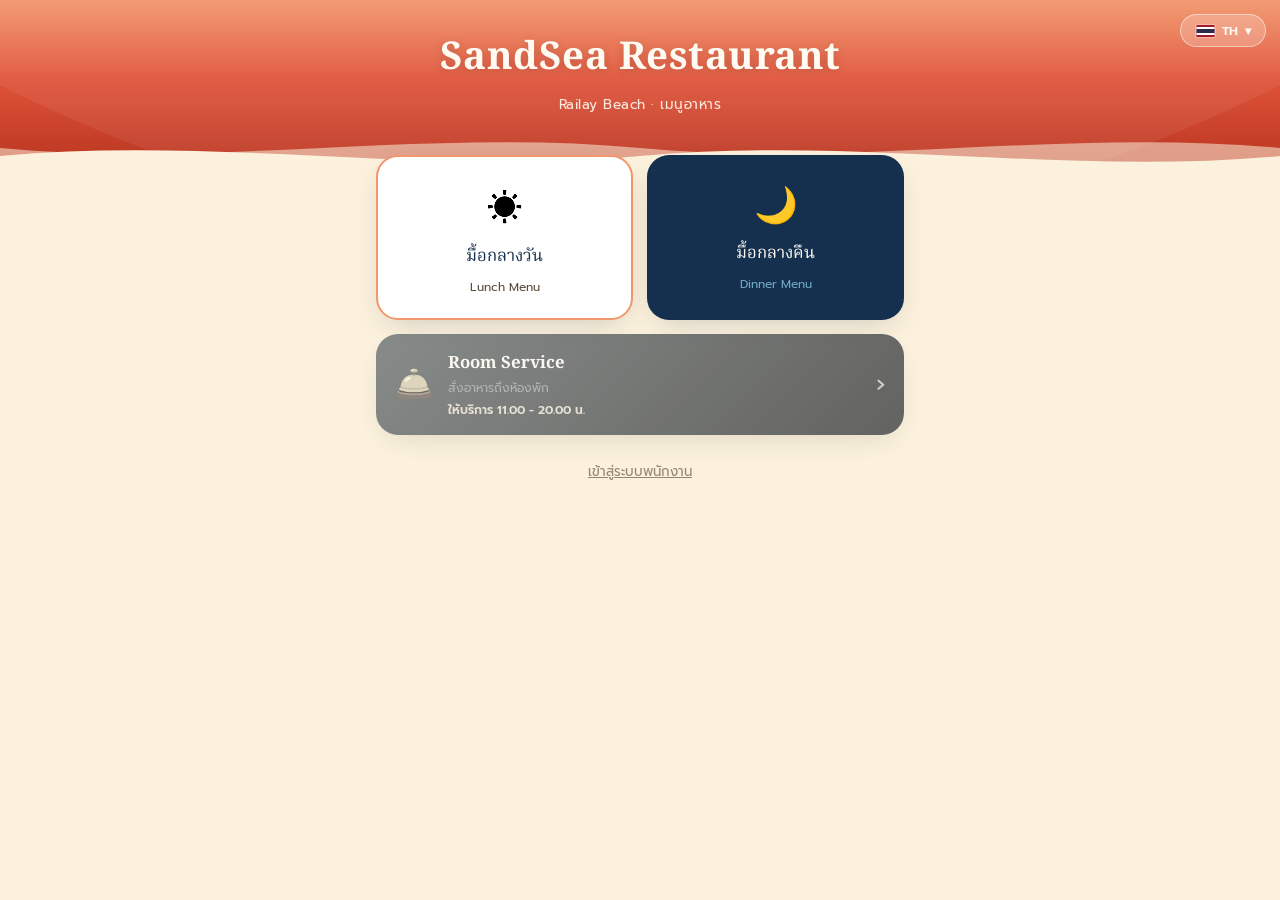
==== commit 0c6cc00b: "Add files via upload" ====
--- a/index.html
+++ b/index.html
@@ -55,7 +55,7 @@
     </div>
     <button class="rs-home-card" id="btn-rs" type="button">
       <span class="rs-ico">🛎️</span>
-      <span class="rs-txt"><b data-i18n="roomService">Room Service</b><small data-i18n="roomServiceSub">สั่งอาหารถึงห้องพัก</small></span>
+      <span class="rs-txt"><b data-i18n="roomService">Room Service</b><small data-i18n="roomServiceSub">สั่งอาหารถึงห้องพัก</small><small class="rs-hours" id="rs-hours">ให้บริการ 11.00 - 20.00 น.</small></span>
       <span class="rs-arrow">›</span>
     </button>
     <div class="staff-link">
